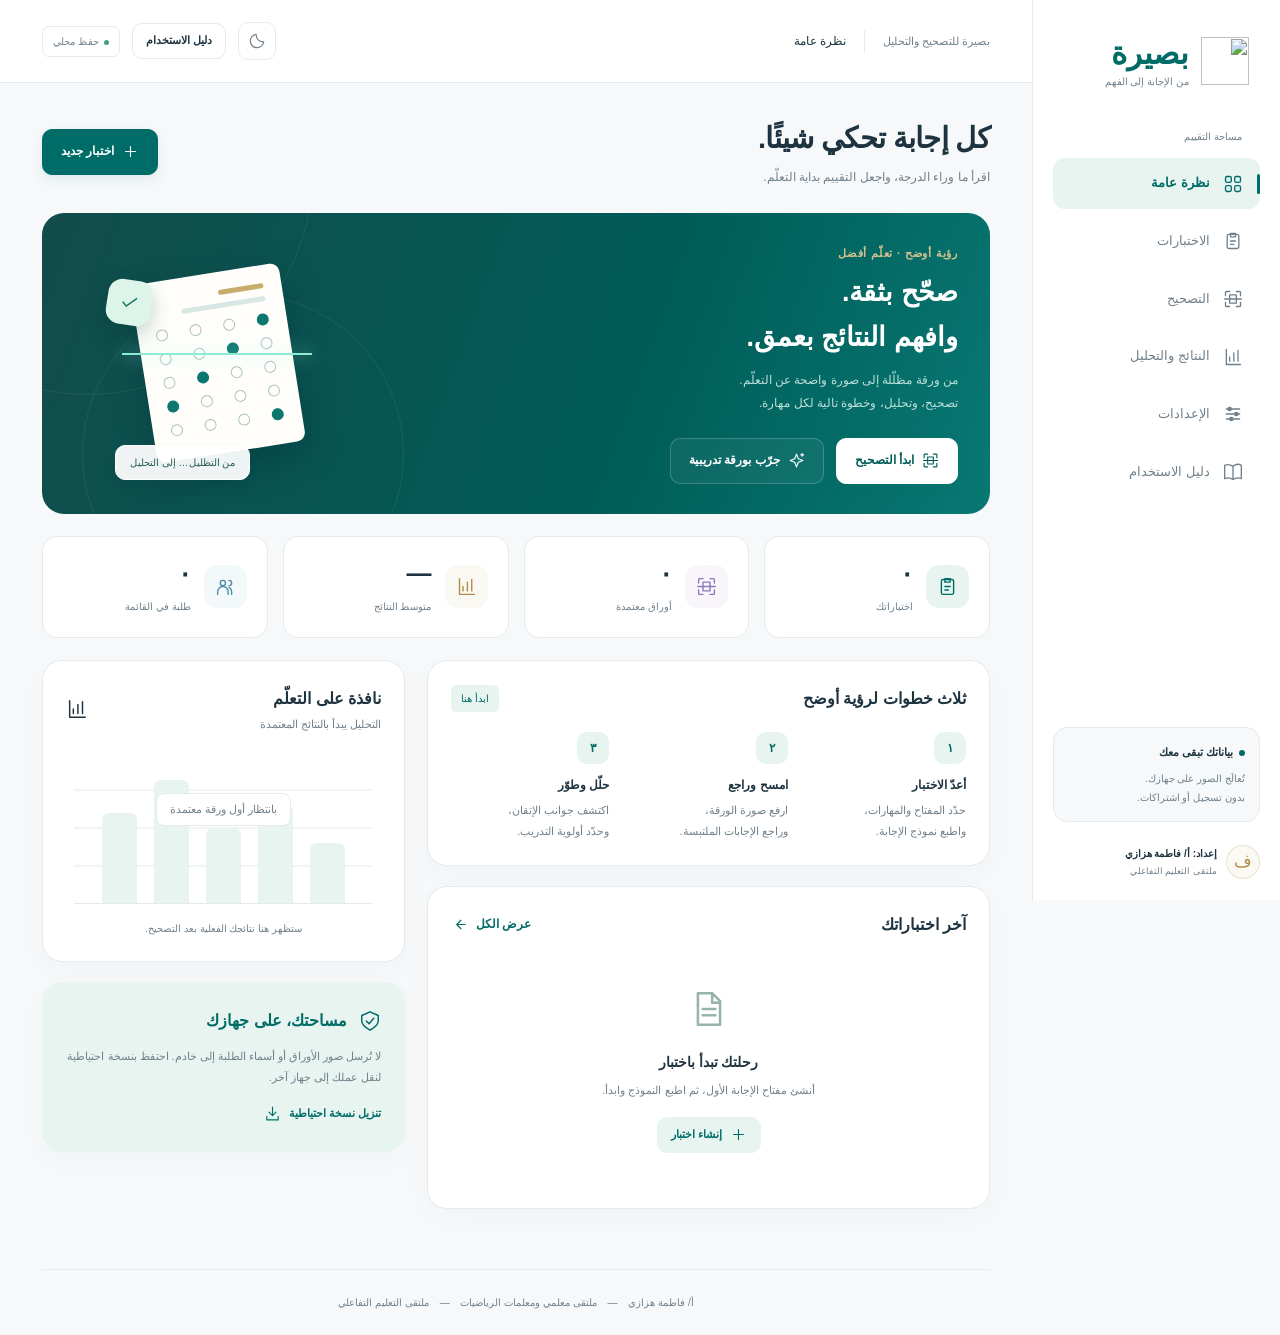
==== index.html @ e4d0e2a3 "Add files via upload" ====
<!DOCTYPE html>
<html lang="ar" dir="rtl">
<head>
  <meta charset="UTF-8"><meta name="viewport" content="width=device-width,initial-scale=1">
  <title>بصيرة | من الإجابة إلى الفهم</title>
  <meta name="description" content="صحّح أوراق التظليل، وافهم نتائجك. تطبيق عربي مجاني يعمل على جهازك لإعداد الاختبارات وتحليل الأسئلة والمهارات.">
  <meta name="theme-color" content="#006c67"><link rel="icon" href="assets/icon.svg" type="image/svg+xml">
  <link rel="manifest" href="manifest.webmanifest"><link rel="stylesheet" href="style.css">
  <script src="omr.js" defer></script><script src="app.js" defer></script>
</head>
<body>
  <a class="skip" href="#main">انتقل إلى المحتوى</a>
  <aside class="sidebar" aria-label="التنقل الرئيسي">
    <a class="brand" href="#home"><img src="assets/icon.svg" alt="" width="48" height="48"><span>بصيرة<small>من الإجابة إلى الفهم</small></span></a>
    <div class="nav-label">مساحة التقييم</div><nav id="navigation"></nav>
    <div class="side-note"><span class="status-dot"></span><strong>بياناتك تبقى معك</strong><p>تُعالَج الصور على جهازك.<br>بدون تسجيل أو اشتراكات.</p></div>
    <div class="side-bottom"><span class="avatar">ف</span><div><b>إعداد: أ/ فاطمة هزازي</b><small>ملتقى التعليم التفاعلي</small></div></div>
  </aside>
  <div class="app"><header class="topbar"><div><span class="top-eyebrow">بصيرة للتصحيح والتحليل</span><span class="crumb" id="crumb">نظرة عامة</span></div><div class="top-actions"><button class="icon-btn" id="theme" title="تغيير المظهر" aria-label="تغيير المظهر"></button><button class="btn small" data-nav="guide">دليل الاستخدام</button><span class="local-pill"><i></i>حفظ محلي</span></div></header>
    <main id="main" tabindex="-1"></main>
    <footer class="footer">أ/ فاطمة هزازي <span>—</span> ملتقى معلمي ومعلمات الرياضيات <span>—</span> ملتقى التعليم التفاعلي</footer>
  </div>
  <div id="toast" role="status" aria-live="polite"></div>
  <dialog id="modal"><div id="modal-content"></div></dialog>
  <div id="print-area"></div>
  <input hidden id="file-input" type="file" accept="image/jpeg,image/png,image/webp" multiple>
  <input hidden id="backup-input" type="file" accept="application/json,.json">
</body></html>
---- style.css ----
@font-face{font-family:Arabic;src:url('assets/arabic-regular.ttf') format('truetype');font-weight:400 500;font-display:swap}@font-face{font-family:Arabic;src:url('assets/arabic-bold.ttf') format('truetype');font-weight:600 900;font-display:swap}
:root{--bg:#f6f8fa;--panel:#fff;--text:#1d3440;--muted:#71818c;--line:#e4eaed;--teal:#006c67;--deep:#004e4c;--soft:#e7f4f0;--gold:#b28d48;--purple:#8e79b9;--red:#c14953;--shadow:0 8px 30px #20485306;--radius:20px;color-scheme:light}
[data-theme=dark]{--bg:#122322;--panel:#19302f;--text:#e8f4f1;--muted:#a3b7b3;--line:#304746;--teal:#7cdbca;--deep:#b7e9de;--soft:#254b45;--gold:#dcc18a;--purple:#b1a0db;--red:#ff9d9d;--shadow:none;color-scheme:dark}
*{box-sizing:border-box}body{margin:0;background:var(--bg);color:var(--text);font-family:Arabic,Tahoma,Arial,sans-serif;font-size:14px;line-height:1.9}button,input,select,textarea{font:inherit}button,a,input,select,textarea{-webkit-tap-highlight-color:transparent}button{cursor:pointer}button:disabled{cursor:not-allowed;opacity:.5}a{color:inherit;text-decoration:none}button:focus-visible,a:focus-visible,input:focus-visible,select:focus-visible,textarea:focus-visible{outline:3px solid #c6aa6a;outline-offset:3px}button svg{flex-shrink:0}h1,h2,h3,h4,p{margin:0}h1{font-size:29px;line-height:1.65;letter-spacing:-.7px}h2{font-size:19px}h3{font-size:16px}small{font-size:11px}.muted{color:var(--muted)}.kicker{font-size:11px;letter-spacing:.8px;color:var(--gold);font-weight:700}.skip{position:absolute;top:-80px;z-index:100;background:var(--panel);padding:12px}.skip:focus{top:0}.sidebar{position:fixed;right:0;top:0;bottom:0;width:248px;background:var(--panel);border-left:1px solid var(--line);display:flex;flex-direction:column;padding:32px 20px 20px;z-index:30}.brand{display:flex;align-items:center;gap:12px;padding:0 11px 32px;color:var(--teal)}.brand>span{font-size:31px;font-weight:800;line-height:1.4}.brand small{font-size:10px;display:block;color:var(--muted);font-weight:400;white-space:nowrap}.nav-label{font-size:10px;color:var(--muted);padding:6px 18px 12px}.nav-link{display:flex;align-items:center;gap:13px;border:0;background:transparent;color:var(--muted);width:100%;text-align:right;border-radius:12px;padding:13px 17px;margin-bottom:7px;font-size:13px;position:relative}.nav-link.active{color:var(--teal);background:var(--soft);font-weight:700}.nav-link.active:before{content:'';position:absolute;right:0;height:20px;width:3px;background:var(--teal);border-radius:3px}.nav-link:hover{background:var(--bg)}.nav-link.active:hover{background:var(--soft)}.nav-link svg{width:20px;height:20px}.side-note{margin-top:auto;background:var(--bg);border:1px solid var(--line);padding:14px;border-radius:14px;font-size:10px}.side-note strong{font-size:11px}.side-note p{margin-top:6px;color:var(--muted)}.status-dot{display:inline-block;width:6px;height:6px;background:var(--teal);border-radius:50%;margin-left:6px}.side-bottom{display:flex;gap:9px;align-items:center;padding-top:22px;font-size:10px}.side-bottom small{display:block;font-size:9px;color:var(--muted)}.avatar{width:34px;height:34px;display:grid;place-items:center;color:var(--gold);border:1px solid #c8b07555;border-radius:50%;background:#bca56812;font-size:17px}.app{margin-right:248px;min-height:100vh;display:flex;flex-direction:column}.topbar{height:83px;padding:0 42px;border-bottom:1px solid var(--line);background:var(--panel);display:flex;align-items:center;justify-content:space-between}.topbar>div{display:flex;gap:18px;align-items:center}.top-eyebrow{color:var(--muted);font-size:11px}.crumb{font-size:12px;border-right:1px solid var(--line);padding-right:18px}.top-actions{gap:12px!important}.local-pill{border:1px solid var(--line);padding:5px 10px;border-radius:7px;color:var(--muted);font-size:10px;white-space:nowrap}.local-pill i{display:inline-block;background:#439f80;width:5px;height:5px;border-radius:50%;margin-left:5px}.icon-btn{padding:9px;display:inline-flex;align-items:center;justify-content:center;background:var(--panel);color:var(--muted);border:1px solid var(--line);border-radius:10px}.icon-btn svg{width:18px;height:18px}main{padding:32px 42px 24px;width:100%;max-width:1580px;margin:0 auto;outline:none;flex:1}.footer{text-align:center;font-size:10px;color:var(--muted);padding:23px 15px;border-top:1px solid var(--line);margin:16px 42px 0}.footer span{padding:0 8px}.btn{display:inline-flex;align-items:center;justify-content:center;gap:8px;padding:11px 18px;border-radius:10px;border:1px solid var(--line);color:var(--text);background:var(--panel);font-size:12px;font-weight:700;line-height:1.8;min-height:43px}.btn svg{width:17px;height:17px}.btn:hover{border-color:var(--teal);color:var(--teal)}.btn.primary{background:var(--teal);color:var(--panel);border-color:var(--teal);box-shadow:0 5px 12px #006c6717}.btn.primary:hover{filter:brightness(1.1)}[data-theme=dark] .btn.primary{color:#133c34}.btn.soft{background:var(--soft);border-color:var(--soft);color:var(--teal)}.btn.small{padding:7px 13px;min-height:35px;font-size:11px}.btn.danger{color:var(--red)}.btn.link{background:none;border:0;color:var(--teal);padding:4px 0;min-height:auto}.row{display:flex;align-items:center;gap:12px;flex-wrap:wrap}.between{justify-content:space-between}.page-head{display:flex;justify-content:space-between;align-items:center;gap:16px;margin-bottom:24px}.page-head p{color:var(--muted);font-size:12px;margin-top:3px}.badge{padding:4px 10px;background:var(--soft);color:var(--teal);border-radius:6px;font-size:10px;white-space:nowrap}.badge.purple{color:var(--purple);background:#9579bd14}.badge.gold{color:var(--gold);background:#c0a56615}.badge.red{color:var(--red);background:#c1495310}.hero{background:linear-gradient(110deg,#124c4b,#005c58 62%,#087873);border-radius:22px;padding:30px 32px;color:white;display:flex;justify-content:space-between;position:relative;overflow:hidden;min-height:232px;isolation:isolate}.hero:before,.hero:after{content:'';position:absolute;border:1px solid #ffffff12;border-radius:50%;width:450px;height:450px;left:-180px;top:-270px;z-index:-1}.hero:after{width:320px;height:320px;top:80px;left:40px}.hero .kicker{color:#d8c28f;margin-bottom:6px}.hero h2{font-size:27px;line-height:1.7;font-weight:700}.hero p{color:#bce0d9;font-size:12px;margin:8px 0 23px;max-width:460px}.hero .btn.primary{background:#fff;color:#005c58;border-color:white}.hero .btn.ghost{color:white;background:#ffffff0d;border-color:#ffffff30}.hero-art{width:255px;position:relative;flex-shrink:0;margin-left:16px;display:grid;place-items:center}.paper-mini{width:150px;height:180px;background:#fffefb;border-radius:9px;transform:rotate(-9deg);box-shadow:0 15px 35px #002d3560;padding:18px}.paper-mini .paper-line{height:5px;background:#d7e7e4;border-radius:4px;width:75%;margin-bottom:8px}.paper-mini .paper-line.short{width:40%;background:#c7ac6a}.bubbles-mini{display:flex;gap:9px;margin-top:12px;justify-content:space-between}.bubbles-mini i{width:12px;height:12px;border:1.5px solid #abc4be;border-radius:50%}.bubbles-mini i.on{background:#0b776e;border-color:#0b776e}.floating-check{position:absolute;left:17px;top:37px;background:#ddf4e9;color:#197768;width:45px;height:45px;display:grid;place-items:center;border-radius:14px;transform:rotate(9deg);box-shadow:0 8px 20px #003d3840}.floating-check svg{width:25px}.scanline{height:2px;background:#8eead3;position:absolute;top:110px;width:190px;left:32px;box-shadow:0 0 18px #a4ffe7}.scan-label{position:absolute;bottom:4px;left:25px;background:#ffffffee;border:1px solid white;color:#275e56;border-radius:10px;font-size:10px;padding:7px 14px;box-shadow:0 7px 12px #002d3520}.stats{display:grid;grid-template-columns:repeat(4,1fr);gap:15px;margin:22px 0}.stat{border:1px solid var(--line);border-radius:15px;background:var(--panel);padding:18px 20px;display:flex;gap:13px;align-items:center}.stat-icon{width:43px;height:43px;background:var(--soft);color:var(--teal);border-radius:13px;display:grid;place-items:center;flex-shrink:0}.stat:nth-child(2) .stat-icon{color:var(--purple);background:#977ac011}.stat:nth-child(3) .stat-icon{color:var(--gold);background:#c8ac7416}.stat:nth-child(4) .stat-icon{color:#4d8da6;background:#64acc113}.stat-icon svg{width:21px;height:21px}.stat b{display:block;font-size:25px;line-height:1.5}.stat small{color:var(--muted);font-size:10px}.grid-two{display:grid;grid-template-columns:1.55fr 1fr;gap:22px}.panel{border:1px solid var(--line);border-radius:var(--radius);padding:23px;background:var(--panel);box-shadow:var(--shadow);margin-bottom:20px}.panel-head{display:flex;align-items:center;justify-content:space-between;gap:12px;margin-bottom:18px}.panel-head h2{font-size:16px}.panel-head p{font-size:11px;color:var(--muted)}.workflow{display:flex;gap:20px;position:relative}.workflow>div{flex:1}.step-num{display:grid;place-items:center;width:32px;height:32px;background:var(--soft);color:var(--teal);border-radius:10px;font-size:12px;font-weight:700;margin-bottom:10px}.workflow p{font-size:11px;color:var(--muted);margin-top:3px}.workflow h3{font-size:12px}.empty{padding:32px 20px;text-align:center}.empty>svg{width:38px;height:38px;stroke:#97b4ac;margin-bottom:12px}.empty h3{font-size:14px}.empty p{font-size:11px;color:var(--muted);max-width:330px;margin:5px auto 16px}.chart-empty{height:151px;position:relative;display:flex;align-items:flex-end;justify-content:center;gap:17px;margin:5px 8px 15px;border-bottom:1px solid var(--line);background:repeating-linear-gradient(to top,transparent,transparent 36px,var(--line) 37px,transparent 38px)}.chart-empty i{width:35px;background:var(--soft);border-radius:7px 7px 0 0}.chart-empty span{position:absolute;top:40px;font-size:11px;background:var(--panel);padding:5px 13px;color:var(--muted);border:1px solid var(--line);border-radius:8px}.exam-grid{display:grid;grid-template-columns:repeat(3,1fr);gap:18px}.exam-card{border:1px solid var(--line);background:var(--panel);padding:22px;border-radius:18px;position:relative}.exam-card .exam-icon{width:43px;height:43px;border-radius:12px;background:var(--soft);color:var(--teal);display:grid;place-items:center;margin-bottom:15px}.exam-card h3{font-size:16px;margin:8px 0}.exam-card p{font-size:11px;color:var(--muted)}.exam-meta{display:flex;gap:14px;font-size:10px;color:var(--muted);margin:15px 0}.exam-card .row{gap:7px}.exam-card .icon-btn{padding:8px}.card-status{position:absolute;left:20px;top:22px}.form-grid{display:grid;grid-template-columns:repeat(2,1fr);gap:16px}.field{display:block}.field>span,.field>label{display:block;font-size:12px;font-weight:700;margin-bottom:6px}.field small{display:block;color:var(--muted);margin-top:5px}input,select,textarea{border:1px solid var(--line);background:var(--panel);color:var(--text);border-radius:9px;padding:10px 12px;min-width:0;width:100%;font-size:13px;line-height:1.8}textarea{resize:vertical}input[type=checkbox]{width:auto;accent-color:var(--teal)}input[type=number]{direction:ltr;text-align:right}.key-rows{display:grid;grid-template-columns:repeat(2,1fr);gap:10px}.key-row{display:flex;align-items:center;gap:9px;border:1px solid var(--line);border-radius:10px;padding:10px}.key-num{width:24px;color:var(--muted);font-size:12px;flex-shrink:0}.key-choices{display:flex;gap:5px;direction:rtl}.bubble-btn{width:30px;height:30px;min-width:30px;border:1px solid #bfd0cf;border-radius:50%;display:grid;place-items:center;background:var(--panel);color:var(--muted);padding:0;font-size:12px}.bubble-btn.on{border-color:var(--teal);background:var(--teal);color:var(--panel)}.key-row .skill-input{font-size:11px;padding:7px 9px;min-width:80px;flex:1}.key-row .weight-input{width:48px;min-width:48px;padding:7px 5px;text-align:center;font-size:11px}.sticky-actions{position:sticky;bottom:14px;background:var(--panel);padding:15px 20px;border:1px solid var(--line);box-shadow:0 5px 25px #10353716;border-radius:15px;z-index:5;margin-top:20px}.notice{padding:12px 16px;border:1px solid #c7b07a44;border-radius:11px;background:#d7bd8110;color:var(--text);font-size:12px;margin:14px 0;display:flex;align-items:flex-start;gap:9px}.notice svg{flex-shrink:0;width:18px;height:18px;color:var(--gold);margin-top:3px}.notice.teal{background:var(--soft);border-color:transparent}.scan-steps{display:flex;gap:20px;padding:2px 0 21px;color:var(--muted);font-size:11px}.scan-steps span{display:inline-flex;gap:8px;align-items:center}.scan-steps b{border:1px solid var(--line);border-radius:50%;width:25px;height:25px;display:grid;place-items:center;font-size:11px}.scan-steps .active{color:var(--teal)}.scan-steps .active b{background:var(--soft);border-color:var(--soft)}.scan-grid{display:grid;grid-template-columns:minmax(0,1fr) minmax(300px,.8fr);gap:22px}.dropzone{border:2px dashed #b8d2cc;background:linear-gradient(135deg,var(--panel),var(--soft));border-radius:17px;text-align:center;padding:45px 20px;min-height:285px;display:flex;flex-direction:column;align-items:center;justify-content:center}.dropzone.drag{border-color:var(--teal);background:var(--soft)}.drop-icon{height:63px;width:63px;border-radius:19px;background:var(--panel);box-shadow:var(--shadow);color:var(--teal);display:grid;place-items:center;margin-bottom:14px}.drop-icon svg{height:28px;width:28px}.dropzone h3{font-size:17px}.dropzone p{color:var(--muted);font-size:11px;margin:6px 0 18px}.dropzone small{margin-top:13px;color:var(--muted)}.scan-image{background:#dbe4e1;border-radius:12px;overflow:hidden;position:relative;padding:10px;display:flex;justify-content:center}.scan-image canvas{display:block;max-width:100%;max-height:640px;object-fit:contain;width:auto;height:auto;cursor:crosshair}.scan-toolbar{margin-top:12px}.scan-toolbar .btn{font-size:10px}.review-list{max-height:540px;overflow:auto;padding-left:5px}.review-row{padding:11px 0;border-bottom:1px solid var(--line)}.review-row:last-child{border-bottom:0}.review-row .top{display:flex;justify-content:space-between;align-items:center;margin-bottom:7px;font-size:11px}.review-row .key-choices{gap:7px;flex-wrap:wrap}.review-row .blank-btn{border-radius:8px;width:auto;padding:0 10px;font-size:10px}.review-row.flagged{border-right:3px solid var(--gold);padding-right:10px;background:#c3a26807}.review-row .bubble-btn{width:32px;height:32px}.review-row.reviewed{border-right:3px solid var(--teal);padding-right:10px}.review-row .check-flag{margin-right:auto}.score-preview{display:flex;align-items:center;gap:13px;background:var(--soft);padding:13px 15px;border-radius:11px;margin:12px 0}.score-preview strong{font-size:23px;color:var(--teal)}.score-preview small{color:var(--muted)}.checkbox{display:flex;gap:8px;align-items:flex-start;font-size:12px}.checkbox input{margin-top:8px}.bar-row{margin:17px 0}.bar-label{display:flex;justify-content:space-between;font-size:11px;margin-bottom:6px}.bar-track{height:7px;background:var(--bg);border-radius:5px;overflow:hidden}.bar-fill{height:100%;background:var(--teal);border-radius:5px}.bar-fill.weak{background:#cba86c}.table-wrap{overflow:auto}table{width:100%;border-collapse:collapse;white-space:nowrap;font-size:12px}th{text-align:right;color:var(--muted);font-size:10px;font-weight:400;background:var(--bg);padding:12px}td{padding:13px 12px;border-bottom:1px solid var(--line)}tbody tr:last-child td{border-bottom:0}.question-bars{display:flex;align-items:flex-end;gap:9px;height:180px;padding:10px 0 25px;overflow-x:auto;border-bottom:1px solid var(--line)}.question-bars .column{height:100%;flex:1;min-width:28px;display:flex;flex-direction:column;justify-content:flex-end;align-items:center;position:relative}.question-bars .column span{font-size:9px;color:var(--muted)}.question-bars i{display:block;width:70%;max-width:40px;min-height:2px;background:var(--teal);border-radius:5px 5px 0 0;opacity:.8}.question-bars b{position:absolute;bottom:-22px;font-size:10px;color:var(--muted);font-weight:400}.question-bars i.weak{background:#c8ac75}.filters{display:flex;align-items:center;gap:13px;margin-bottom:22px}.filters select{max-width:330px}.filters input{max-width:260px}.distribution{display:grid;grid-template-columns:repeat(4,1fr);gap:12px;margin-top:15px}.distribution>div{background:var(--bg);border-radius:11px;padding:14px 10px;text-align:center}.distribution b{display:block;font-size:23px;color:var(--teal)}.distribution small{color:var(--muted);font-size:9px}.guide-grid{display:grid;grid-template-columns:repeat(2,1fr);gap:18px}.guide-card{background:var(--panel);border:1px solid var(--line);border-radius:16px;padding:23px}.guide-card h3{margin-bottom:8px;font-size:15px}.guide-card p,.guide-card li{font-size:12px;color:var(--muted)}.guide-card ol,.guide-card ul{padding-right:20px}.guide-card.wide{grid-column:1/-1}.report-line{display:flex;align-items:center;justify-content:space-between;gap:10px;padding:12px 0;border-bottom:1px solid var(--line);font-size:12px}.report-line:last-child{border:0}.roster-line{display:grid;grid-template-columns:1fr 1fr 35px;gap:10px;margin-top:10px}.setting-row{display:flex;align-items:center;justify-content:space-between;gap:20px;padding:18px 0;border-bottom:1px solid var(--line)}.setting-row:last-child{border-bottom:0}.setting-row h3{font-size:13px}.setting-row p{font-size:11px;color:var(--muted)}#toast{position:fixed;bottom:28px;left:50%;transform:translate(-50%,25px);z-index:100;max-width:min(90vw,600px);padding:13px 24px;border-radius:12px;background:#153c36;color:#fff;box-shadow:0 10px 40px #002d3530;opacity:0;pointer-events:none;transition:.2s;font-size:13px}#toast.show{opacity:1;transform:translate(-50%,0)}dialog{border:1px solid var(--line);border-radius:20px;background:var(--panel);color:var(--text);padding:0;max-width:680px;width:calc(100% - 35px);max-height:90vh;overflow:auto;box-shadow:0 20px 100px #001e3650}dialog::backdrop{background:#071f2866;backdrop-filter:blur(4px)}#modal-content{padding:26px}.modal-head{display:flex;align-items:center;justify-content:space-between;margin-bottom:18px}.modal-head h2{font-size:18px}#modal-content video{width:100%;border-radius:12px;background:#111;max-height:60vh}.preview-sheet{background:#fff;border:1px solid #ddd;max-width:390px;margin:15px auto}.preview-sheet svg{display:block;width:100%;height:auto}.details-answers{display:grid;grid-template-columns:repeat(5,1fr);gap:8px}.details-answers div{padding:8px;background:var(--soft);font-size:11px;border-radius:8px;text-align:center}.details-answers .wrong{background:#c1495310;color:var(--red)}#print-area{display:none}.skeleton-note{text-align:center;font-size:10px;color:var(--muted)}.settings-grid{display:grid;grid-template-columns:1.2fr 1fr;gap:22px}.inline-actions{display:flex;gap:8px}.error-text{color:var(--red);font-size:12px;margin:8px 0}.demo-ribbon{background:#eee8f8;color:#70599c;padding:10px 15px;border-radius:10px;font-size:12px;margin-bottom:16px}
@media(min-width:1500px){.hero{min-height:250px}.hero-art{margin-left:50px}.hero h2{font-size:32px}.key-rows{grid-template-columns:repeat(3,1fr)}}
@media(max-width:1150px){.sidebar{width:216px;padding-right:15px;padding-left:15px}.app{margin-right:216px}main{padding:25px}.topbar{padding:0 25px}.stat{padding:14px 12px;gap:9px}.stat-icon{width:34px;height:34px}.stat b{font-size:22px}.hero-art{width:215px;margin-left:0}.hero{padding:25px}.hero h2{font-size:23px}.exam-grid{grid-template-columns:repeat(2,1fr)}.key-rows{grid-template-columns:1fr}.top-eyebrow{display:none}.crumb{border:0;padding:0}.scan-grid{grid-template-columns:1fr 1fr}}
@media(max-width:850px){.sidebar{width:78px;padding:24px 10px}.brand{padding:0 3px 30px}.brand img{width:48px;height:48px}.brand>span,.nav-label,.nav-link span,.side-note,.side-bottom{display:none}.nav-link{padding:16px;justify-content:center}.app{margin-right:78px}.grid-two{grid-template-columns:1fr}.hero-art{width:185px}.stats{grid-template-columns:repeat(2,1fr)}.scan-grid{grid-template-columns:1fr}.scan-image canvas{max-height:480px}.settings-grid{grid-template-columns:1fr}.guide-grid{gap:12px}.footer{margin-right:20px;margin-left:20px}.review-list{max-height:420px}}
@media(max-width:580px){body{font-size:13px}.sidebar{position:fixed;top:auto;bottom:0;left:0;right:0;width:100%;height:70px;padding:0 5px;border-top:1px solid var(--line);border-left:0;background:var(--panel);z-index:40}.brand{display:none}.sidebar nav{display:flex;justify-content:space-around;height:100%;align-items:center}.nav-link{display:flex;flex-direction:column;gap:2px;width:auto;padding:7px 8px;margin:0;border-radius:9px}.nav-link span{display:block;font-size:8px}.nav-link svg{width:19px;height:19px}.nav-link.active:before{display:none}.nav-link[data-nav=guide]{display:none}.app{margin:0;padding-bottom:70px}.topbar{height:67px;padding:0 18px}.topbar .btn{display:inline-flex;font-size:9px;padding:5px 8px;min-height:33px}.local-pill{font-size:9px}.top-actions{gap:8px!important}main{padding:22px 17px}h1{font-size:24px}.page-head{align-items:flex-start;margin-bottom:19px;flex-wrap:wrap;gap:12px}.page-head p{font-size:11px}.hero{padding:24px 22px;min-height:auto}.hero h2{font-size:25px}.hero p{font-size:11px;max-width:245px}.hero-art{display:none}.hero .row{gap:9px}.hero .btn{font-size:10px;padding:10px 12px}.stats{gap:10px;margin:16px 0}.stat{padding:13px 12px}.stat small{font-size:9px}.stat b{font-size:21px}.panel{padding:18px;border-radius:16px}.workflow{gap:13px}.workflow p{font-size:10px}.workflow h3{font-size:11px}.exam-grid,.form-grid,.guide-grid{grid-template-columns:1fr}.filters{flex-wrap:wrap}.filters select,.filters input{max-width:100%}.key-row{padding:10px 7px;gap:6px;flex-wrap:wrap}.key-num{width:20px}.key-choices{gap:4px}.key-row .skill-input{min-width:80px;width:75px}.key-row .weight-input{min-width:36px;width:36px}.bubble-btn{width:28px;height:28px;min-width:28px;font-size:11px}.sticky-actions{bottom:78px;gap:10px;padding:12px}.sticky-actions .muted{font-size:10px}.scan-steps{gap:10px;font-size:9px}.scan-steps b{height:22px;width:22px}.footer{font-size:8px;line-height:2.2;margin:0 17px}.footer span{padding:0 2px}.setting-row{flex-wrap:wrap;gap:10px}.distribution{gap:6px}.distribution small{font-size:8px}.distribution b{font-size:20px}.guide-card.wide{grid-column:auto}.dropzone{min-height:270px}.details-answers{grid-template-columns:repeat(3,1fr)}#toast{bottom:85px;width:max-content;font-size:11px}.scan-image canvas{max-height:530px}.roster-line{grid-template-columns:1fr 1fr 30px}.topbar .crumb{font-size:12px}.topbar:before{content:'بصيرة';font-size:23px;font-weight:700;color:var(--teal)}.topbar>div:first-child{display:none}}
@media print{@page{size:A4 portrait;margin:10mm}html,body{background:#fff!important;color:#111!important;margin:0!important;padding:0!important}body>*{display:none!important}body>#print-area{display:block!important;color:#111;background:#fff;font-family:Arabic,Tahoma,sans-serif}#print-area .sheet-print{width:190mm;height:269mm;page-break-after:avoid;break-inside:avoid;display:flex;align-items:center;justify-content:center}#print-area .sheet-print svg{width:100%;height:100%;display:block}#print-area .report-print h1{font-size:25px}#print-area .report-print p{font-size:12px;margin:10px 0}#print-area table{font-size:10px;white-space:normal}#print-area th,#print-area td{padding:7px;border:1px solid #ccc;color:#111;background:#fff}#print-area tr{break-inside:avoid}#print-area .print-brand{border-bottom:2px solid #006c67;padding-bottom:15px;margin-bottom:18px}#print-area h2{font-size:16px;margin-top:20px}#print-area .report-summary{display:flex;gap:20px;padding:15px 0}#print-area .print-foot{font-size:9px;text-align:center;margin:20px 0}#print-area thead{display:table-header-group}}
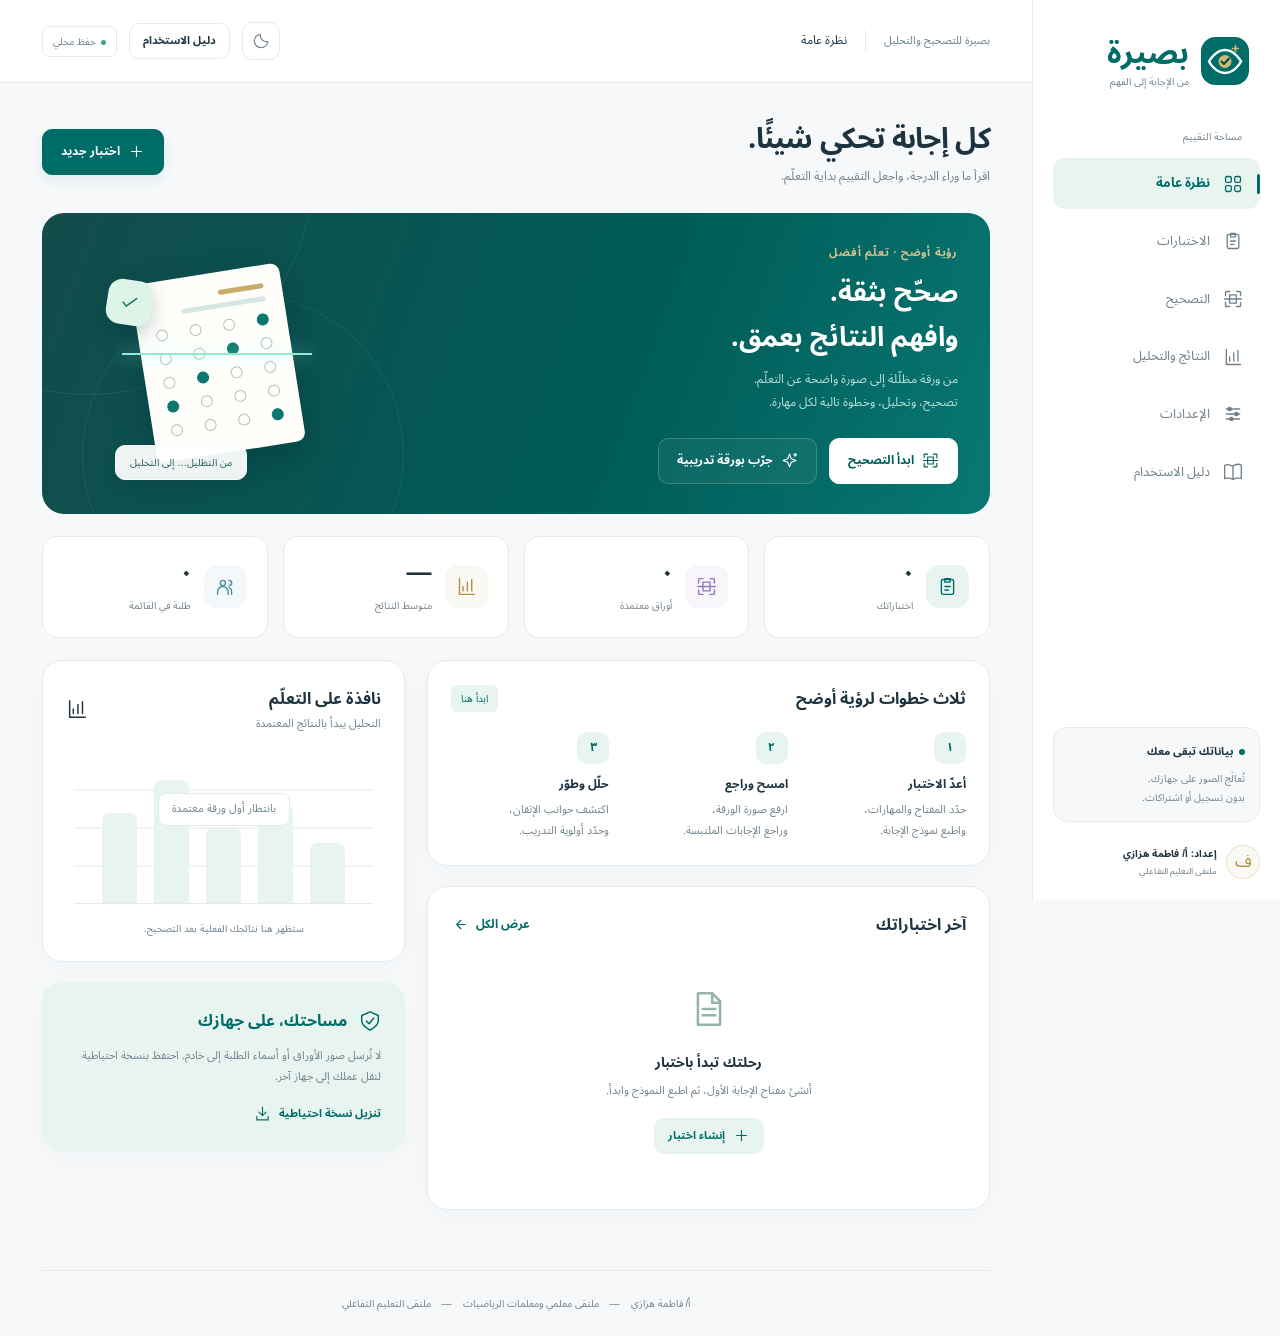
==== commit 34de456d: "Add files via upload" ====
--- a/index.html
+++ b/index.html
@@ -5,8 +5,8 @@
   <title>بصيرة | من الإجابة إلى الفهم</title>
   <meta name="description" content="صحّح أوراق التظليل، وافهم نتائجك. تطبيق عربي مجاني يعمل على جهازك لإعداد الاختبارات وتحليل الأسئلة والمهارات.">
   <meta name="theme-color" content="#006c67"><link rel="icon" href="assets/icon.svg" type="image/svg+xml">
-  <link rel="manifest" href="manifest.webmanifest"><link rel="stylesheet" href="style.css">
-  <script src="omr.js" defer></script><script src="app.js" defer></script>
+  <link rel="manifest" href="manifest.webmanifest"><link rel="stylesheet" href="style.css?v=1.0.1">
+  <script src="omr.js" defer></script><script src="app.js?v=1.0.1" defer></script>
 </head>
 <body>
   <a class="skip" href="#main">انتقل إلى المحتوى</a>
--- a/style.css
+++ b/style.css
@@ -7,3 +7,6 @@
 @media(max-width:850px){.sidebar{width:78px;padding:24px 10px}.brand{padding:0 3px 30px}.brand img{width:48px;height:48px}.brand>span,.nav-label,.nav-link span,.side-note,.side-bottom{display:none}.nav-link{padding:16px;justify-content:center}.app{margin-right:78px}.grid-two{grid-template-columns:1fr}.hero-art{width:185px}.stats{grid-template-columns:repeat(2,1fr)}.scan-grid{grid-template-columns:1fr}.scan-image canvas{max-height:480px}.settings-grid{grid-template-columns:1fr}.guide-grid{gap:12px}.footer{margin-right:20px;margin-left:20px}.review-list{max-height:420px}}
 @media(max-width:580px){body{font-size:13px}.sidebar{position:fixed;top:auto;bottom:0;left:0;right:0;width:100%;height:70px;padding:0 5px;border-top:1px solid var(--line);border-left:0;background:var(--panel);z-index:40}.brand{display:none}.sidebar nav{display:flex;justify-content:space-around;height:100%;align-items:center}.nav-link{display:flex;flex-direction:column;gap:2px;width:auto;padding:7px 8px;margin:0;border-radius:9px}.nav-link span{display:block;font-size:8px}.nav-link svg{width:19px;height:19px}.nav-link.active:before{display:none}.nav-link[data-nav=guide]{display:none}.app{margin:0;padding-bottom:70px}.topbar{height:67px;padding:0 18px}.topbar .btn{display:inline-flex;font-size:9px;padding:5px 8px;min-height:33px}.local-pill{font-size:9px}.top-actions{gap:8px!important}main{padding:22px 17px}h1{font-size:24px}.page-head{align-items:flex-start;margin-bottom:19px;flex-wrap:wrap;gap:12px}.page-head p{font-size:11px}.hero{padding:24px 22px;min-height:auto}.hero h2{font-size:25px}.hero p{font-size:11px;max-width:245px}.hero-art{display:none}.hero .row{gap:9px}.hero .btn{font-size:10px;padding:10px 12px}.stats{gap:10px;margin:16px 0}.stat{padding:13px 12px}.stat small{font-size:9px}.stat b{font-size:21px}.panel{padding:18px;border-radius:16px}.workflow{gap:13px}.workflow p{font-size:10px}.workflow h3{font-size:11px}.exam-grid,.form-grid,.guide-grid{grid-template-columns:1fr}.filters{flex-wrap:wrap}.filters select,.filters input{max-width:100%}.key-row{padding:10px 7px;gap:6px;flex-wrap:wrap}.key-num{width:20px}.key-choices{gap:4px}.key-row .skill-input{min-width:80px;width:75px}.key-row .weight-input{min-width:36px;width:36px}.bubble-btn{width:28px;height:28px;min-width:28px;font-size:11px}.sticky-actions{bottom:78px;gap:10px;padding:12px}.sticky-actions .muted{font-size:10px}.scan-steps{gap:10px;font-size:9px}.scan-steps b{height:22px;width:22px}.footer{font-size:8px;line-height:2.2;margin:0 17px}.footer span{padding:0 2px}.setting-row{flex-wrap:wrap;gap:10px}.distribution{gap:6px}.distribution small{font-size:8px}.distribution b{font-size:20px}.guide-card.wide{grid-column:auto}.dropzone{min-height:270px}.details-answers{grid-template-columns:repeat(3,1fr)}#toast{bottom:85px;width:max-content;font-size:11px}.scan-image canvas{max-height:530px}.roster-line{grid-template-columns:1fr 1fr 30px}.topbar .crumb{font-size:12px}.topbar:before{content:'بصيرة';font-size:23px;font-weight:700;color:var(--teal)}.topbar>div:first-child{display:none}}
 @media print{@page{size:A4 portrait;margin:10mm}html,body{background:#fff!important;color:#111!important;margin:0!important;padding:0!important}body>*{display:none!important}body>#print-area{display:block!important;color:#111;background:#fff;font-family:Arabic,Tahoma,sans-serif}#print-area .sheet-print{width:190mm;height:269mm;page-break-after:avoid;break-inside:avoid;display:flex;align-items:center;justify-content:center}#print-area .sheet-print svg{width:100%;height:100%;display:block}#print-area .report-print h1{font-size:25px}#print-area .report-print p{font-size:12px;margin:10px 0}#print-area table{font-size:10px;white-space:normal}#print-area th,#print-area td{padding:7px;border:1px solid #ccc;color:#111;background:#fff}#print-area tr{break-inside:avoid}#print-area .print-brand{border-bottom:2px solid #006c67;padding-bottom:15px;margin-bottom:18px}#print-area h2{font-size:16px;margin-top:20px}#print-area .report-summary{display:flex;gap:20px;padding:15px 0}#print-area .print-foot{font-size:9px;text-align:center;margin:20px 0}#print-area thead{display:table-header-group}}
+
+/* Clear review and save feedback on touch screens. */
+.save-result-btn{width:100%;margin-top:14px;min-height:48px}.save-help{font-size:12px;color:var(--muted)}.save-confirm{padding:14px;border:1px solid var(--line);border-radius:10px;margin-top:16px;align-items:center;cursor:pointer}.save-confirm input{width:22px;height:22px;min-width:22px;margin:0}.save-flags{padding:14px;border:1px solid var(--gold);border-radius:12px;margin:14px 0}.save-flags h3{font-size:15px}.save-flags p{font-size:12px;color:var(--muted);margin:6px 0}.save-flags ul{padding-right:22px}.save-flags li{margin:8px 0;font-size:13px}.save-flags li span{display:block;font-size:12px;color:var(--muted)}.review-row .check-flag{padding:8px 12px;min-height:44px;border:1px solid var(--teal);border-radius:8px}.saved-notice{display:flex;align-items:center;gap:12px;border:1px solid var(--teal);background:var(--soft);padding:16px;border-radius:12px;margin:0 0 20px;color:var(--teal)}.saved-notice>div{flex:1}.saved-notice span{display:block;font-size:12px}.saved-notice>.btn{flex-shrink:0}.save-summary p{margin-top:6px}input[aria-invalid=true]{border-color:var(--red)}@media(max-width:600px){.saved-notice{flex-wrap:wrap}.saved-notice>.btn{width:100%}.save-flags{padding:12px}}
